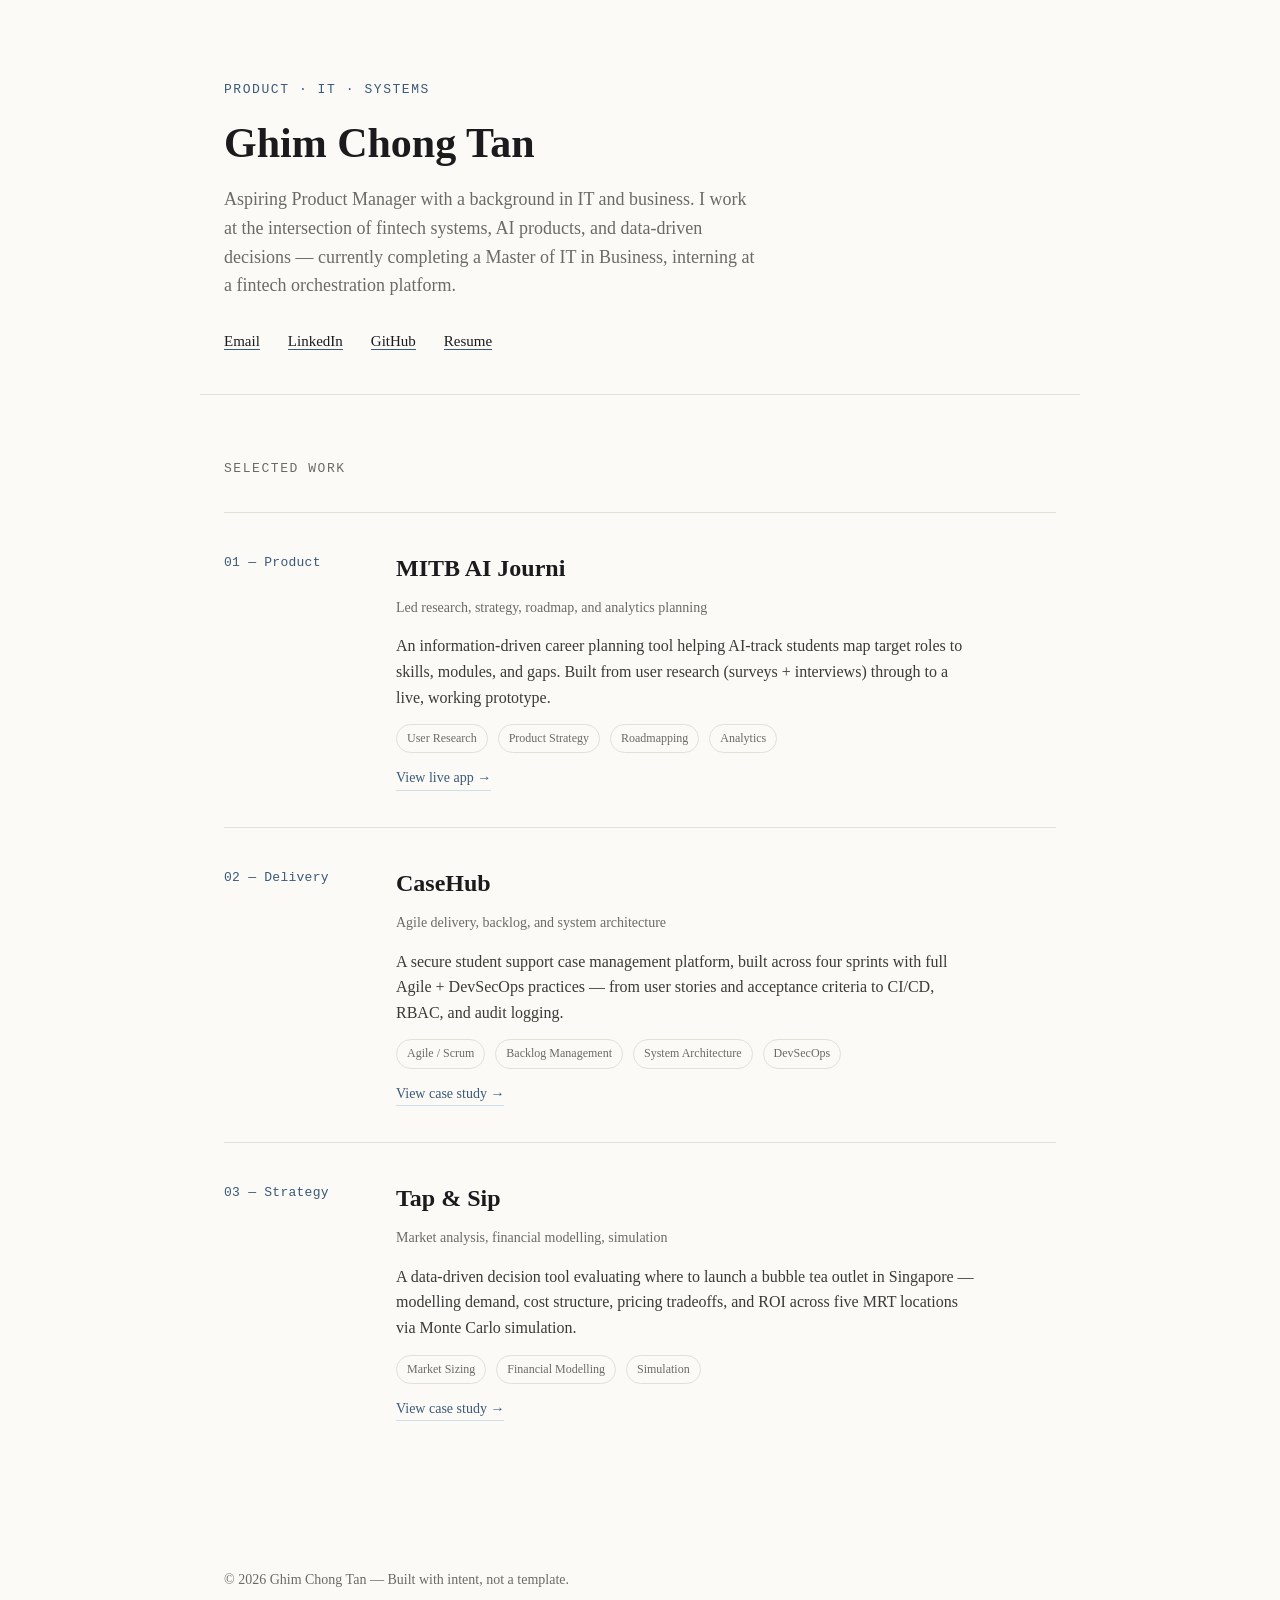
==== index.html @ 81215508 "Add files via upload" ====
<!DOCTYPE html>
<html lang="en">
<head>
<meta charset="UTF-8">
<meta name="viewport" content="width=device-width, initial-scale=1.0">
<title>Ghim Chong Tan — Product</title>
<style>
  :root{
    --ink:#1b1b1d;
    --paper:#fbfaf7;
    --line:#e3e0d8;
    --accent:#3a5a78;
    --accent-soft:#cfe0ea;
    --muted:#6b6b66;
  }
  *{margin:0;padding:0;box-sizing:border-box;}
  html{scroll-behavior:smooth;}
  body{
    background:var(--paper);
    color:var(--ink);
    font-family: 'Iowan Old Style','Palatino Linotype',Georgia,serif;
    line-height:1.6;
  }
  .mono{font-family: 'SF Mono','Consolas',monospace; letter-spacing:0.02em;}

  header{
    max-width:880px;margin:0 auto;padding:80px 24px 40px;
    border-bottom:1px solid var(--line);
  }
  .eyebrow{
    font-size:13px;color:var(--accent);text-transform:uppercase;
    letter-spacing:0.12em;margin-bottom:18px;
  }
  h1{font-size:42px;font-weight:600;line-height:1.15;margin-bottom:18px;}
  .lede{font-size:18px;color:var(--muted);max-width:540px;margin-bottom:28px;}
  .links a{
    color:var(--ink);text-decoration:none;border-bottom:1px solid var(--accent);
    margin-right:24px;font-size:15px;
  }
  .links a:hover{color:var(--accent);}

  section{max-width:880px;margin:0 auto;padding:64px 24px;}
  section + section{border-top:1px solid var(--line);}

  .section-label{
    font-size:13px;color:var(--muted);text-transform:uppercase;
    letter-spacing:0.12em;margin-bottom:32px;
  }

  .case{
    display:grid;grid-template-columns:140px 1fr;gap:32px;
    padding:36px 0;border-top:1px solid var(--line);
  }
  .case:first-of-type{border-top:none;}
  .case-tag{font-size:13px;color:var(--accent);padding-top:4px;}
  .case h3{font-size:24px;margin-bottom:10px;}
  .case .role{font-size:14px;color:var(--muted);margin-bottom:14px;}
  .case p{font-size:16px;color:#3a3a38;margin-bottom:14px;max-width:580px;}
  .case .meta{
    display:flex;gap:10px;flex-wrap:wrap;margin-top:14px;
  }
  .pill{
    font-size:12px;border:1px solid var(--line);padding:4px 10px;
    border-radius:100px;color:var(--muted);
  }
  .case a.cta{
    display:inline-block;margin-top:14px;font-size:14px;color:var(--accent);
    text-decoration:none;border-bottom:1px solid var(--accent-soft);
  }

  footer{
    max-width:880px;margin:0 auto;padding:48px 24px 80px;
    color:var(--muted);font-size:14px;
  }

  @media (max-width:600px){
    .case{grid-template-columns:1fr;}
    h1{font-size:32px;}
  }
</style>
</head>
<body>

<header>
  <div class="eyebrow mono">Product · IT · Systems</div>
  <h1>Ghim Chong Tan</h1>
  <p class="lede">Aspiring Product Manager with a background in IT and business. I work at the intersection of fintech systems, AI products, and data-driven decisions — currently completing a Master of IT in Business, interning at a fintech orchestration platform.</p>
  <div class="links">
    <a href="mailto:youremail@example.com">Email</a>
    <a href="#" target="_blank">LinkedIn</a>
    <a href="#" target="_blank">GitHub</a>
    <a href="#" target="_blank">Resume</a>
  </div>
</header>

<section id="work">
  <div class="section-label mono">Selected Work</div>

  <div class="case">
    <div class="case-tag mono">01 — Product</div>
    <div>
      <h3>MITB AI Journi</h3>
      <div class="role">Led research, strategy, roadmap, and analytics planning</div>
      <p>An information-driven career planning tool helping AI-track students map target roles to skills, modules, and gaps. Built from user research (surveys + interviews) through to a live, working prototype.</p>
      <div class="meta">
        <span class="pill">User Research</span>
        <span class="pill">Product Strategy</span>
        <span class="pill">Roadmapping</span>
        <span class="pill">Analytics</span>
      </div>
      <a class="cta" href="https://mitb-journi.lovable.app" target="_blank">View live app →</a>
    </div>
  </div>

  <div class="case">
    <div class="case-tag mono">02 — Delivery</div>
    <div>
      <h3>CaseHub</h3>
      <div class="role">Agile delivery, backlog, and system architecture</div>
      <p>A secure student support case management platform, built across four sprints with full Agile + DevSecOps practices — from user stories and acceptance criteria to CI/CD, RBAC, and audit logging.</p>
      <div class="meta">
        <span class="pill">Agile / Scrum</span>
        <span class="pill">Backlog Management</span>
        <span class="pill">System Architecture</span>
        <span class="pill">DevSecOps</span>
      </div>
      <a class="cta" href="#" target="_blank">View case study →</a>
    </div>
  </div>

  <div class="case">
    <div class="case-tag mono">03 — Strategy</div>
    <div>
      <h3>Tap &amp; Sip</h3>
      <div class="role">Market analysis, financial modelling, simulation</div>
      <p>A data-driven decision tool evaluating where to launch a bubble tea outlet in Singapore — modelling demand, cost structure, pricing tradeoffs, and ROI across five MRT locations via Monte Carlo simulation.</p>
      <div class="meta">
        <span class="pill">Market Sizing</span>
        <span class="pill">Financial Modelling</span>
        <span class="pill">Simulation</span>
      </div>
      <a class="cta" href="#" target="_blank">View case study →</a>
    </div>
  </div>
</section>

<footer>
  © 2026 Ghim Chong Tan — Built with intent, not a template.
</footer>

</body>
</html>
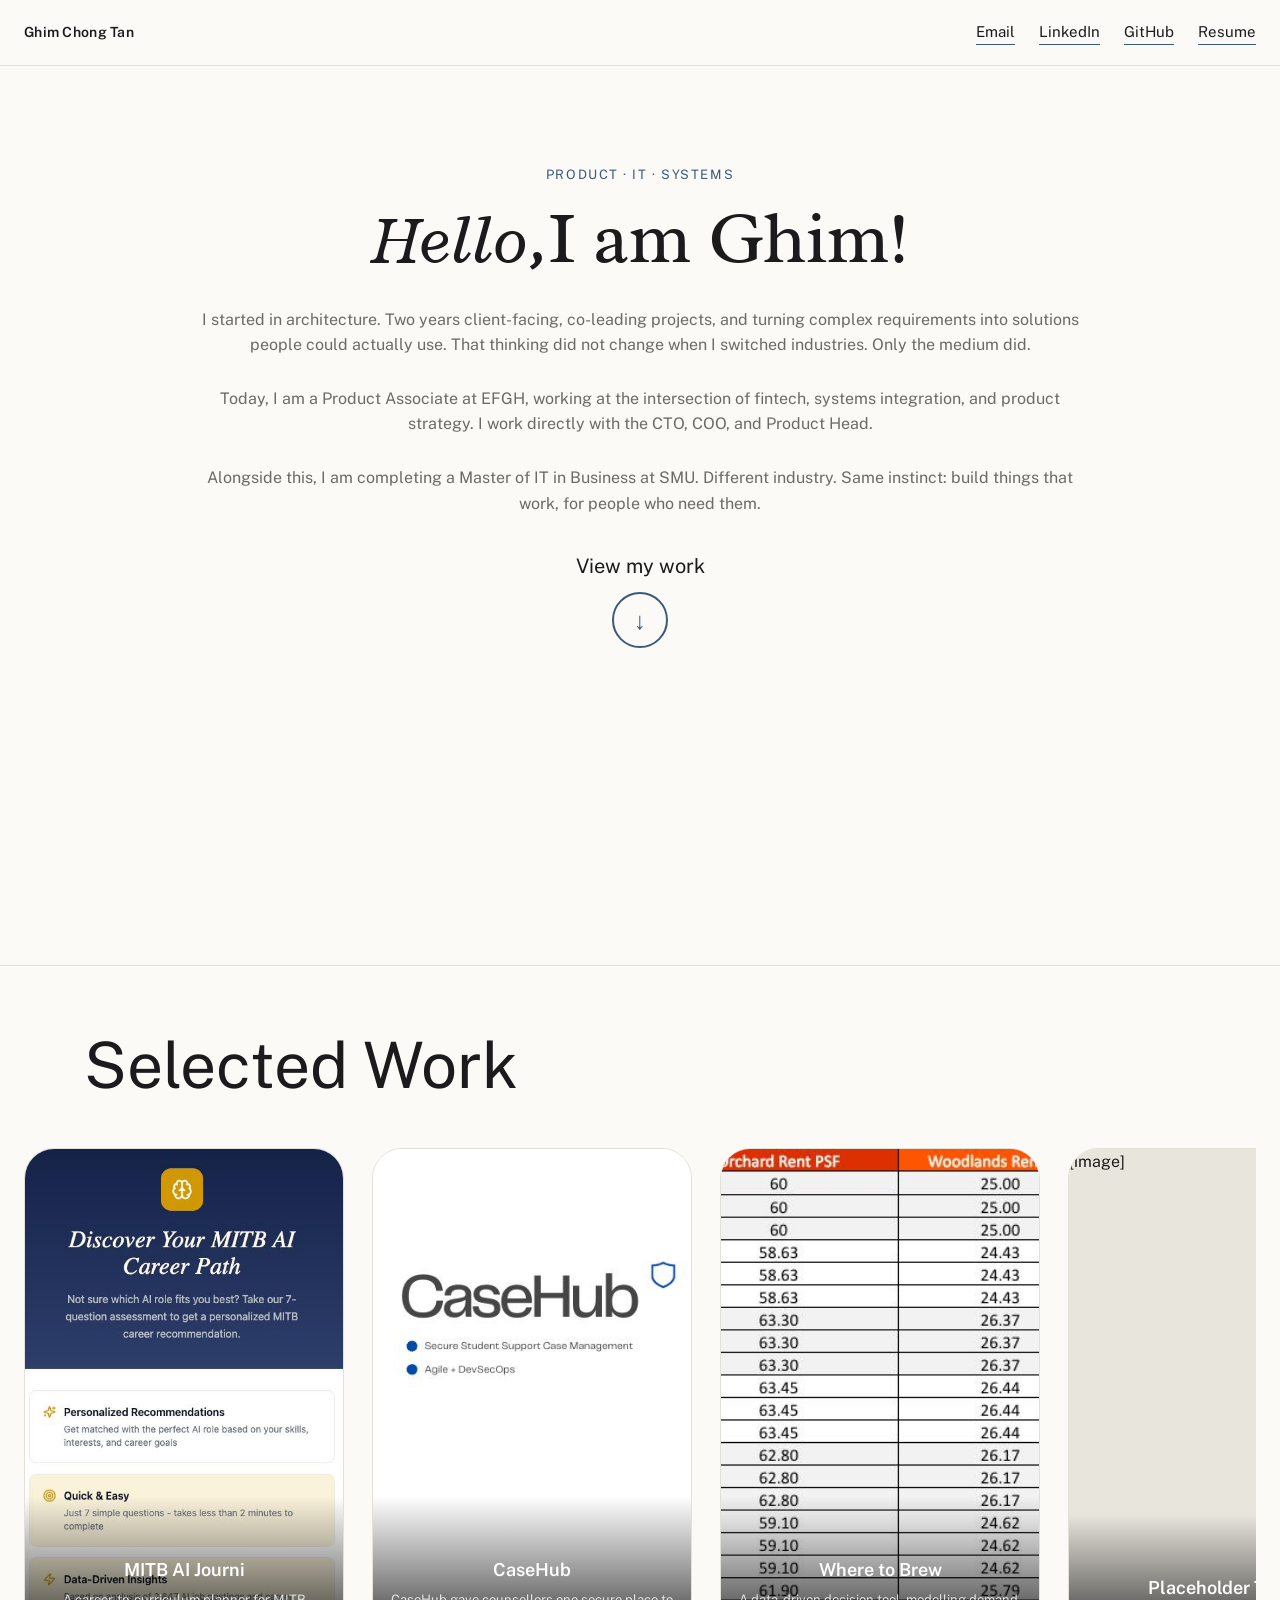
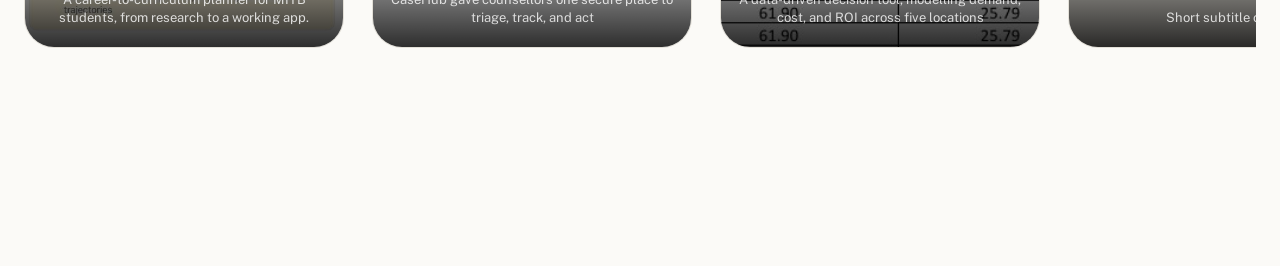
==== commit 165120eb: "Update gallery cards with images and overlay styling Co-Authored-By: Claude Sonnet 4.6 <noreply@anth" ====
--- a/index.html
+++ b/index.html
@@ -3,6 +3,9 @@
 <head>
 <meta charset="UTF-8">
 <meta name="viewport" content="width=device-width, initial-scale=1.0">
+<link rel="preconnect" href="https://fonts.googleapis.com">
+<link rel="preconnect" href="https://fonts.gstatic.com" crossorigin>
+<link href="https://fonts.googleapis.com/css2?family=Public+Sans:ital,wght@0,400;0,500;0,600;0,700;1,400&family=Radley:ital@0;1&display=swap" rel="stylesheet">
 <title>Ghim Chong Tan — Product</title>
 <style>
   :root{
@@ -12,141 +15,318 @@
     --accent:#3a5a78;
     --accent-soft:#cfe0ea;
     --muted:#6b6b66;
+    --line-height-normal:1.6;
+    --line-height-large:1.9;
+    --header-height:100vh;
+    --header-align-items:flex-start;
+    --header-padding-top:100px;
+    --header-padding-horizontal:24px;
+    --header-padding-bottom:10px;
+    --header-max-width:900px;
+    --header-gap:120px;
+    --eyebrow-margin:12px;
+    --heading-margin:24px;
+    --lede-margin:16px;
+    --scroll-margin:20px;
+    --scroll-label-font-size:20px;
+    --gallery-card-width:320px;
+    --gallery-gap:28px;
+    --gallery-visible:4;
+    --gallery-card-height:500px;
   }
   *{margin:0;padding:0;box-sizing:border-box;}
   html{scroll-behavior:smooth;}
   body{
     background:var(--paper);
     color:var(--ink);
-    font-family: 'Iowan Old Style','Palatino Linotype',Georgia,serif;
-    line-height:1.6;
-  }
-  .mono{font-family: 'SF Mono','Consolas',monospace; letter-spacing:0.02em;}
+    font-family: 'Public Sans', -apple-system, BlinkMacSystemFont, 'Segoe UI', sans-serif;
+    line-height:var(--line-height-normal);
+  }
+  .mono{font-family: 'Public Sans', -apple-system, BlinkMacSystemFont, 'Segoe UI', sans-serif; letter-spacing:0.02em;}
+
+  nav{
+    position:sticky;top:0;z-index:999;
+    max-width:100%;margin:0 auto;padding:20px 24px;
+    background:var(--paper);
+    border-bottom:1px solid var(--line);
+    display:flex;justify-content:space-between;align-items:center;
+  }
+  nav a.logo{
+    font-size:14px;font-weight:600;color:var(--ink);text-decoration:none;
+    letter-spacing:0.02em;
+  }
+  nav a.logo:hover{
+    color:var(--accent);
+  }
+  nav a.nav-item{
+    font-size:14px;color:var(--ink);text-decoration:none;border-bottom:1px solid var(--accent);
+  }
+  nav a.nav-item:hover{
+    color:var(--accent);
+  }
+
+  nav .links{
+    display:flex;gap:24px;
+  }
+  nav .links a{
+    color:var(--ink);text-decoration:none;border-bottom:1px solid var(--accent);
+    font-size:15px;
+  }
+  nav .links a:hover{color:var(--accent);}
 
   header{
-    max-width:880px;margin:0 auto;padding:80px 24px 40px;
+    height:var(--header-height);max-width:100%;margin:0 auto;padding:var(--header-padding-top) var(--header-padding-horizontal) var(--header-padding-bottom);
     border-bottom:1px solid var(--line);
+    display:flex;align-items:var(--header-align-items);justify-content:center;
+    overflow:hidden;
+  }
+  .header-content{
+    display:flex;flex-direction:column;gap:var(--header-gap);
+    align-items:center;justify-content:center;
+    width:100%;max-width:var(--header-max-width);
+    text-align:center;
+  }
+  .header-text{
+    display:flex;flex-direction:column;justify-content:center;align-items:center;text-align:center;
   }
   .eyebrow{
     font-size:13px;color:var(--accent);text-transform:uppercase;
-    letter-spacing:0.12em;margin-bottom:18px;
-  }
-  h1{font-size:42px;font-weight:600;line-height:1.15;margin-bottom:18px;}
-  .lede{font-size:18px;color:var(--muted);max-width:540px;margin-bottom:28px;}
-  .links a{
-    color:var(--ink);text-decoration:none;border-bottom:1px solid var(--accent);
-    margin-right:24px;font-size:15px;
-  }
-  .links a:hover{color:var(--accent);}
-
-  section{max-width:880px;margin:0 auto;padding:64px 24px;}
+    letter-spacing:0.12em;margin-bottom:var(--eyebrow-margin);line-height:1.4;
+  }
+  h1{font-family:'Radley',serif;font-size:72px;font-weight:400;line-height:1.2;margin-bottom:var(--heading-margin);letter-spacing:0;}
+  h1 .intro{font-style:italic;display:inline;}
+  h1 .name{font-style:normal;display:inline;}
+  .lede{font-size:16px;color:var(--muted);line-height:1.6;margin-bottom:var(--lede-margin);}
+  .lede + .lede{margin-top:calc(var(--lede-margin) * 0.75);}
+  .scroll-label{
+    font-size:var(--scroll-label-font-size);color:var(--ink);text-transform:none;
+    letter-spacing:0;margin-bottom:12px;font-weight:400;line-height:1.4;
+  }
+  .scroll-btn{
+    width:56px;height:56px;border-radius:50%;
+    background:transparent;color:var(--accent);
+    border:2px solid var(--accent);cursor:pointer;font-size:24px;
+    display:flex;align-items:center;justify-content:center;
+    text-decoration:none;transition:all 0.3s ease;
+    align-self:center;margin:0 auto;
+  }
+  .scroll-btn:hover{
+    transform:translateY(4px);
+    background:var(--accent-soft);
+  }
+
+  section{max-width:100%;margin:0 auto;padding:64px 24px;}
   section + section{border-top:1px solid var(--line);}
 
   .section-label{
-    font-size:13px;color:var(--muted);text-transform:uppercase;
-    letter-spacing:0.12em;margin-bottom:32px;
-  }
-
-  .case{
-    display:grid;grid-template-columns:140px 1fr;gap:32px;
-    padding:36px 0;border-top:1px solid var(--line);
-  }
-  .case:first-of-type{border-top:none;}
-  .case-tag{font-size:13px;color:var(--accent);padding-top:4px;}
-  .case h3{font-size:24px;margin-bottom:10px;}
-  .case .role{font-size:14px;color:var(--muted);margin-bottom:14px;}
-  .case p{font-size:16px;color:#3a3a38;margin-bottom:14px;max-width:580px;}
-  .case .meta{
-    display:flex;gap:10px;flex-wrap:wrap;margin-top:14px;
-  }
-  .pill{
-    font-size:12px;border:1px solid var(--line);padding:4px 10px;
-    border-radius:100px;color:var(--muted);
-  }
-  .case a.cta{
-    display:inline-block;margin-top:14px;font-size:14px;color:var(--accent);
-    text-decoration:none;border-bottom:1px solid var(--accent-soft);
-  }
-
-  footer{
-    max-width:880px;margin:0 auto;padding:48px 24px 80px;
-    color:var(--muted);font-size:14px;
-  }
-
+    font-size:64px;color:var(--ink);text-transform:none;
+    letter-spacing:0;margin-bottom:32px;font-weight:400;
+    padding-left:60px;
+  }
+
+  /* Make the Selected Work section fill one viewport */
+  section#work{
+    height:100vh;
+    padding:48px var(--header-padding-horizontal);
+    display:flex;
+    flex-direction:column;
+    justify-content:flex-start;
+  }
+
+  .gallery{
+    display:flex;gap:var(--gallery-gap);overflow-x:auto;overflow-y:hidden;
+    scroll-snap-type:x mandatory;
+    padding-bottom:12px;
+    margin:0 auto;
+    padding-left:0;
+    padding-right:0;
+    -webkit-overflow-scrolling:touch;
+    width: calc(var(--gallery-card-width) * var(--gallery-visible) + var(--gallery-gap) * (var(--gallery-visible) - 1));
+    max-width:100%;
+  }
+
+  .card{
+    flex:0 0 var(--gallery-card-width);
+    scroll-snap-align:start;
+    border-radius:30px;
+    overflow:hidden;
+    border:1px solid var(--line);
+    height:var(--gallery-card-height);
+    position:relative;
+  }
+  .card-image{
+    width:100%;
+    height:100%;
+    background:#e8e5dd;
+    position:absolute;
+    inset:0;
+    z-index:0;
+  }
+  .card-image img{
+    width:100%;height:100%;object-fit:cover;display:block;
+  }
+  .card-content{
+    position:absolute;
+    bottom:0;left:0;right:0;
+    padding:60px 16px 20px;
+    background:linear-gradient(to top, rgba(0,0,0,0.82) 0%, rgba(0,0,0,0.4) 50%, rgba(0,0,0,0) 100%);
+    display:flex;flex-direction:column;
+    align-items:center;text-align:center;
+    z-index:1;
+  }
+  .card h3{font-size:18px;font-weight:600;margin-bottom:6px;color:#fff;}
+  .card .role{font-size:13px;color:rgba(255,255,255,0.8);line-height:1.4;}
+
+
+  @media (max-width:768px){
+    h1{font-size:48px;}
+    .header-content{
+      gap:32px;
+    }
+    .header-photo{
+      max-width:300px;
+    }
+  }
   @media (max-width:600px){
-    .case{grid-template-columns:1fr;}
-    h1{font-size:32px;}
+    h1{font-size:40px;}
+    .lede{font-size:14px;}
+    .header-content{
+      gap:24px;
+    }
+    .header-photo{
+      max-width:240px;
+    }
   }
 </style>
 </head>
 <body>
 
+<nav>
+  <a href="#" class="logo">Ghim Chong Tan</a>
+  <div class="links">
+    <a href="mailto:ghimchong.tan@gmail.com">Email</a>
+    <a href="https://linkedin.com/in/ghim-chong-tan" target="_blank" rel="noreferrer">LinkedIn</a>
+    <a href="https://github.com/ghim-max" target="_blank" rel="noreferrer">GitHub</a>
+    <a href="/resume.html">Resume</a>
+  </div>
+</nav>
+
 <header>
-  <div class="eyebrow mono">Product · IT · Systems</div>
-  <h1>Ghim Chong Tan</h1>
-  <p class="lede">Aspiring Product Manager with a background in IT and business. I work at the intersection of fintech systems, AI products, and data-driven decisions — currently completing a Master of IT in Business, interning at a fintech orchestration platform.</p>
-  <div class="links">
-    <a href="mailto:youremail@example.com">Email</a>
-    <a href="#" target="_blank">LinkedIn</a>
-    <a href="#" target="_blank">GitHub</a>
-    <a href="#" target="_blank">Resume</a>
+  <div class="header-content">
+    <div class="header-text">
+      <div class="eyebrow mono">Product · IT · Systems</div>
+      <h1><span class="intro">Hello,</span><span class="name">I am Ghim!</span></h1>
+      <p class="lede">I started in architecture. Two years client-facing, co-leading projects, and turning complex requirements into solutions people could actually use. That thinking did not change when I switched industries. Only the medium did.</p>
+      <p class="lede">Today, I am a Product Associate at EFGH, working at the intersection of fintech, systems integration, and product strategy. I work directly with the CTO, COO, and Product Head. </p>
+      <p class="lede">Alongside this, I am completing a Master of IT in Business at SMU. Different industry. Same instinct: build things that work, for people who need them.</p>
+      
+      <div style="margin-top:var(--scroll-margin);">
+        <div class="scroll-label">View my work</div>
+        <a href="#work" class="scroll-btn">↓</a>
+      </div>
+    </div>
   </div>
 </header>
 
 <section id="work">
   <div class="section-label mono">Selected Work</div>
 
-  <div class="case">
-    <div class="case-tag mono">01 — Product</div>
-    <div>
-      <h3>MITB AI Journi</h3>
-      <div class="role">Led research, strategy, roadmap, and analytics planning</div>
-      <p>An information-driven career planning tool helping AI-track students map target roles to skills, modules, and gaps. Built from user research (surveys + interviews) through to a live, working prototype.</p>
-      <div class="meta">
-        <span class="pill">User Research</span>
-        <span class="pill">Product Strategy</span>
-        <span class="pill">Roadmapping</span>
-        <span class="pill">Analytics</span>
-      </div>
-      <a class="cta" href="https://mitb-journi.lovable.app" target="_blank">View live app →</a>
-    </div>
-  </div>
-
-  <div class="case">
-    <div class="case-tag mono">02 — Delivery</div>
-    <div>
-      <h3>CaseHub</h3>
-      <div class="role">Agile delivery, backlog, and system architecture</div>
-      <p>A secure student support case management platform, built across four sprints with full Agile + DevSecOps practices — from user stories and acceptance criteria to CI/CD, RBAC, and audit logging.</p>
-      <div class="meta">
-        <span class="pill">Agile / Scrum</span>
-        <span class="pill">Backlog Management</span>
-        <span class="pill">System Architecture</span>
-        <span class="pill">DevSecOps</span>
-      </div>
-      <a class="cta" href="#" target="_blank">View case study →</a>
-    </div>
-  </div>
-
-  <div class="case">
-    <div class="case-tag mono">03 — Strategy</div>
-    <div>
-      <h3>Tap &amp; Sip</h3>
-      <div class="role">Market analysis, financial modelling, simulation</div>
-      <p>A data-driven decision tool evaluating where to launch a bubble tea outlet in Singapore — modelling demand, cost structure, pricing tradeoffs, and ROI across five MRT locations via Monte Carlo simulation.</p>
-      <div class="meta">
-        <span class="pill">Market Sizing</span>
-        <span class="pill">Financial Modelling</span>
-        <span class="pill">Simulation</span>
-      </div>
-      <a class="cta" href="#" target="_blank">View case study →</a>
+  <div class="gallery" aria-label="Selected works" tabindex="0">
+    <div class="card">
+      <div class="card-image">
+        <img src="First Card - Journi.jpg" alt="MITB AI Journi">
+      </div>
+      <div class="card-content">
+        <h3>MITB AI Journi</h3>
+        <div class="role">A career-to-curriculum planner for MITB students, from research to a working app.</div>
+      </div>
+    </div>
+
+    <div class="card">
+      <div class="card-image">
+        <img src="Second Card - CaseHub.jpg" alt="CaseHub">
+      </div>
+      <div class="card-content">
+        <h3>CaseHub</h3>
+        <div class="role">CaseHub gave counsellors one secure place to triage, track, and act</div>
+      </div>
+    </div>
+
+    <div class="card">
+      <div class="card-image">
+        <img src="Third Card - Brew.jpg" alt="Where to Brew">
+      </div>
+      <div class="card-content">
+        <h3>Where to Brew</h3>
+        <div class="role">A data-driven decision tool, modelling demand, cost, and ROI across five locations</div>
+      </div>
+    </div>
+
+    <div class="card">
+      <div class="card-image">
+        [image]
+      </div>
+      <div class="card-content">
+        <h3>Placeholder Title 4</h3>
+        <div class="role">Short subtitle or role</div>
+      </div>
+    </div>
+
+    <div class="card">
+      <div class="card-image">
+        [image]
+      </div>
+      <div class="card-content">
+        <h3>Placeholder Title 5</h3>
+        <div class="role">Short subtitle or role</div>
+      </div>
+    </div>
+
+    <div class="card">
+      <div class="card-image">
+        [image]
+      </div>
+      <div class="card-content">
+        <h3>Placeholder Title 6</h3>
+        <div class="role">Short subtitle or role</div>
+      </div>
+    </div>
+
+    <div class="card">
+      <div class="card-image">
+        [image]
+      </div>
+      <div class="card-content">
+        <h3>Placeholder Title 7</h3>
+        <div class="role">Short subtitle or role</div>
+      </div>
+    </div>
+
+    <div class="card">
+      <div class="card-image">
+        [image]
+      </div>
+      <div class="card-content">
+        <h3>Placeholder Title 8</h3>
+        <div class="role">Short subtitle or role</div>
+      </div>
     </div>
   </div>
 </section>
 
-<footer>
-  © 2026 Ghim Chong Tan — Built with intent, not a template.
-</footer>
+<script>
+  (function(){
+    const gallery = document.querySelector('.gallery');
+    if (!gallery) return;
+    gallery.addEventListener('wheel', function(e){
+      if (Math.abs(e.deltaY) > Math.abs(e.deltaX)){
+        e.preventDefault();
+        gallery.scrollLeft += e.deltaY;
+      }
+    }, {passive:false});
+  })();
+</script>
+
 
 </body>
 </html>
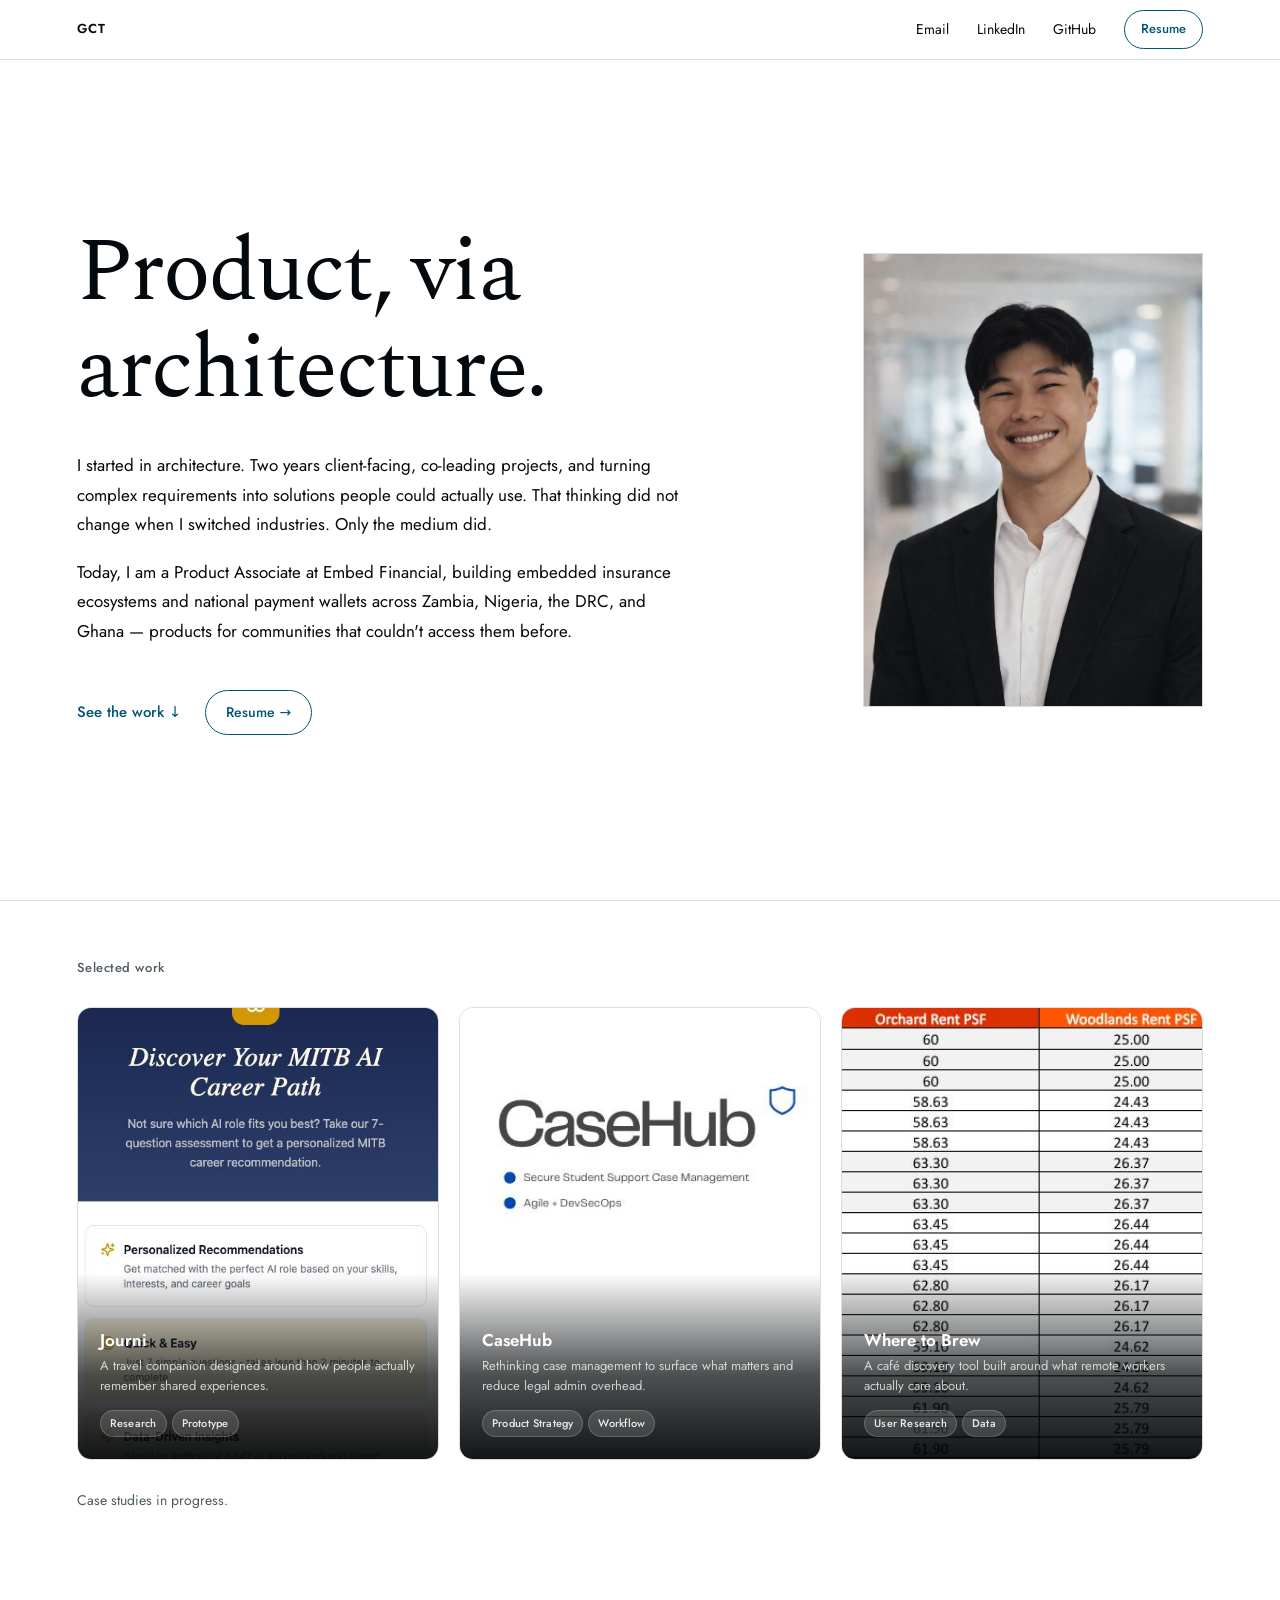
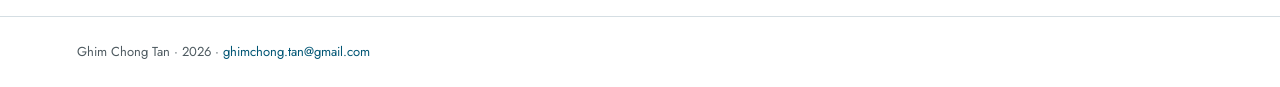
==== commit 5a7b45ff: "Rebuild portfolio with new design system and two-column hero Complete redesign: Spectral + Jost type" ====
--- a/index.html
+++ b/index.html
@@ -1,332 +1,166 @@
 <!DOCTYPE html>
 <html lang="en">
 <head>
-<meta charset="UTF-8">
-<meta name="viewport" content="width=device-width, initial-scale=1.0">
-<link rel="preconnect" href="https://fonts.googleapis.com">
-<link rel="preconnect" href="https://fonts.gstatic.com" crossorigin>
-<link href="https://fonts.googleapis.com/css2?family=Public+Sans:ital,wght@0,400;0,500;0,600;0,700;1,400&family=Radley:ital@0;1&display=swap" rel="stylesheet">
-<title>Ghim Chong Tan — Product</title>
-<style>
-  :root{
-    --ink:#1b1b1d;
-    --paper:#fbfaf7;
-    --line:#e3e0d8;
-    --accent:#3a5a78;
-    --accent-soft:#cfe0ea;
-    --muted:#6b6b66;
-    --line-height-normal:1.6;
-    --line-height-large:1.9;
-    --header-height:100vh;
-    --header-align-items:flex-start;
-    --header-padding-top:100px;
-    --header-padding-horizontal:24px;
-    --header-padding-bottom:10px;
-    --header-max-width:900px;
-    --header-gap:120px;
-    --eyebrow-margin:12px;
-    --heading-margin:24px;
-    --lede-margin:16px;
-    --scroll-margin:20px;
-    --scroll-label-font-size:20px;
-    --gallery-card-width:320px;
-    --gallery-gap:28px;
-    --gallery-visible:4;
-    --gallery-card-height:500px;
-  }
-  *{margin:0;padding:0;box-sizing:border-box;}
-  html{scroll-behavior:smooth;}
-  body{
-    background:var(--paper);
-    color:var(--ink);
-    font-family: 'Public Sans', -apple-system, BlinkMacSystemFont, 'Segoe UI', sans-serif;
-    line-height:var(--line-height-normal);
-  }
-  .mono{font-family: 'Public Sans', -apple-system, BlinkMacSystemFont, 'Segoe UI', sans-serif; letter-spacing:0.02em;}
-
-  nav{
-    position:sticky;top:0;z-index:999;
-    max-width:100%;margin:0 auto;padding:20px 24px;
-    background:var(--paper);
-    border-bottom:1px solid var(--line);
-    display:flex;justify-content:space-between;align-items:center;
-  }
-  nav a.logo{
-    font-size:14px;font-weight:600;color:var(--ink);text-decoration:none;
-    letter-spacing:0.02em;
-  }
-  nav a.logo:hover{
-    color:var(--accent);
-  }
-  nav a.nav-item{
-    font-size:14px;color:var(--ink);text-decoration:none;border-bottom:1px solid var(--accent);
-  }
-  nav a.nav-item:hover{
-    color:var(--accent);
-  }
-
-  nav .links{
-    display:flex;gap:24px;
-  }
-  nav .links a{
-    color:var(--ink);text-decoration:none;border-bottom:1px solid var(--accent);
-    font-size:15px;
-  }
-  nav .links a:hover{color:var(--accent);}
-
-  header{
-    height:var(--header-height);max-width:100%;margin:0 auto;padding:var(--header-padding-top) var(--header-padding-horizontal) var(--header-padding-bottom);
-    border-bottom:1px solid var(--line);
-    display:flex;align-items:var(--header-align-items);justify-content:center;
-    overflow:hidden;
-  }
-  .header-content{
-    display:flex;flex-direction:column;gap:var(--header-gap);
-    align-items:center;justify-content:center;
-    width:100%;max-width:var(--header-max-width);
-    text-align:center;
-  }
-  .header-text{
-    display:flex;flex-direction:column;justify-content:center;align-items:center;text-align:center;
-  }
-  .eyebrow{
-    font-size:13px;color:var(--accent);text-transform:uppercase;
-    letter-spacing:0.12em;margin-bottom:var(--eyebrow-margin);line-height:1.4;
-  }
-  h1{font-family:'Radley',serif;font-size:72px;font-weight:400;line-height:1.2;margin-bottom:var(--heading-margin);letter-spacing:0;}
-  h1 .intro{font-style:italic;display:inline;}
-  h1 .name{font-style:normal;display:inline;}
-  .lede{font-size:16px;color:var(--muted);line-height:1.6;margin-bottom:var(--lede-margin);}
-  .lede + .lede{margin-top:calc(var(--lede-margin) * 0.75);}
-  .scroll-label{
-    font-size:var(--scroll-label-font-size);color:var(--ink);text-transform:none;
-    letter-spacing:0;margin-bottom:12px;font-weight:400;line-height:1.4;
-  }
-  .scroll-btn{
-    width:56px;height:56px;border-radius:50%;
-    background:transparent;color:var(--accent);
-    border:2px solid var(--accent);cursor:pointer;font-size:24px;
-    display:flex;align-items:center;justify-content:center;
-    text-decoration:none;transition:all 0.3s ease;
-    align-self:center;margin:0 auto;
-  }
-  .scroll-btn:hover{
-    transform:translateY(4px);
-    background:var(--accent-soft);
-  }
-
-  section{max-width:100%;margin:0 auto;padding:64px 24px;}
-  section + section{border-top:1px solid var(--line);}
-
-  .section-label{
-    font-size:64px;color:var(--ink);text-transform:none;
-    letter-spacing:0;margin-bottom:32px;font-weight:400;
-    padding-left:60px;
-  }
-
-  /* Make the Selected Work section fill one viewport */
-  section#work{
-    height:100vh;
-    padding:48px var(--header-padding-horizontal);
-    display:flex;
-    flex-direction:column;
-    justify-content:flex-start;
-  }
-
-  .gallery{
-    display:flex;gap:var(--gallery-gap);overflow-x:auto;overflow-y:hidden;
-    scroll-snap-type:x mandatory;
-    padding-bottom:12px;
-    margin:0 auto;
-    padding-left:0;
-    padding-right:0;
-    -webkit-overflow-scrolling:touch;
-    width: calc(var(--gallery-card-width) * var(--gallery-visible) + var(--gallery-gap) * (var(--gallery-visible) - 1));
-    max-width:100%;
-  }
-
-  .card{
-    flex:0 0 var(--gallery-card-width);
-    scroll-snap-align:start;
-    border-radius:30px;
-    overflow:hidden;
-    border:1px solid var(--line);
-    height:var(--gallery-card-height);
-    position:relative;
-  }
-  .card-image{
-    width:100%;
-    height:100%;
-    background:#e8e5dd;
-    position:absolute;
-    inset:0;
-    z-index:0;
-  }
-  .card-image img{
-    width:100%;height:100%;object-fit:cover;display:block;
-  }
-  .card-content{
-    position:absolute;
-    bottom:0;left:0;right:0;
-    padding:60px 16px 20px;
-    background:linear-gradient(to top, rgba(0,0,0,0.82) 0%, rgba(0,0,0,0.4) 50%, rgba(0,0,0,0) 100%);
-    display:flex;flex-direction:column;
-    align-items:center;text-align:center;
-    z-index:1;
-  }
-  .card h3{font-size:18px;font-weight:600;margin-bottom:6px;color:#fff;}
-  .card .role{font-size:13px;color:rgba(255,255,255,0.8);line-height:1.4;}
-
-
-  @media (max-width:768px){
-    h1{font-size:48px;}
-    .header-content{
-      gap:32px;
-    }
-    .header-photo{
-      max-width:300px;
-    }
-  }
-  @media (max-width:600px){
-    h1{font-size:40px;}
-    .lede{font-size:14px;}
-    .header-content{
-      gap:24px;
-    }
-    .header-photo{
-      max-width:240px;
-    }
-  }
-</style>
+  <meta charset="UTF-8">
+  <meta name="viewport" content="width=device-width, initial-scale=1.0">
+  <title>Ghim Chong Tan — Product Associate</title>
+  <meta name="description" content="Portfolio of Ghim Chong Tan, Product Associate at Embed Financial. Architecture background. Products built for communities across Zambia, Nigeria, the DRC, and Ghana.">
+  <meta property="og:title" content="Ghim Chong Tan — Product Associate">
+  <meta property="og:description" content="Architecture background. Fintech products for communities that couldn't access them before.">
+  <meta property="og:type" content="website">
+  <link rel="preconnect" href="https://fonts.googleapis.com">
+  <link rel="preconnect" href="https://fonts.gstatic.com" crossorigin>
+  <link href="https://fonts.googleapis.com/css2?family=Spectral:ital,wght@0,400;0,600;1,400&family=Jost:wght@400;500;600&display=swap" rel="stylesheet">
+  <link rel="stylesheet" href="assets/css/base.css">
 </head>
 <body>
 
-<nav>
-  <a href="#" class="logo">Ghim Chong Tan</a>
-  <div class="links">
-    <a href="mailto:ghimchong.tan@gmail.com">Email</a>
-    <a href="https://linkedin.com/in/ghim-chong-tan" target="_blank" rel="noreferrer">LinkedIn</a>
-    <a href="https://github.com/ghim-max" target="_blank" rel="noreferrer">GitHub</a>
-    <a href="/resume.html">Resume</a>
-  </div>
-</nav>
+  <a href="#work" class="skip-link">Skip to work</a>
 
-<header>
-  <div class="header-content">
-    <div class="header-text">
-      <div class="eyebrow mono">Product · IT · Systems</div>
-      <h1><span class="intro">Hello,</span><span class="name">I am Ghim!</span></h1>
-      <p class="lede">I started in architecture. Two years client-facing, co-leading projects, and turning complex requirements into solutions people could actually use. That thinking did not change when I switched industries. Only the medium did.</p>
-      <p class="lede">Today, I am a Product Associate at EFGH, working at the intersection of fintech, systems integration, and product strategy. I work directly with the CTO, COO, and Product Head. </p>
-      <p class="lede">Alongside this, I am completing a Master of IT in Business at SMU. Different industry. Same instinct: build things that work, for people who need them.</p>
-      
-      <div style="margin-top:var(--scroll-margin);">
-        <div class="scroll-label">View my work</div>
-        <a href="#work" class="scroll-btn">↓</a>
+  <nav class="site-nav" id="site-nav">
+    <a href="/" class="nav-logo">GCT</a>
+    <div class="nav-links">
+      <a href="mailto:ghimchong.tan@gmail.com">Email</a>
+      <a href="https://linkedin.com/in/ghim-chong-tan" target="_blank" rel="noreferrer">LinkedIn</a>
+      <a href="https://github.com/ghim-max" target="_blank" rel="noreferrer">GitHub</a>
+      <a href="/resume.html" class="nav-cta">Resume</a>
+    </div>
+    <button class="nav-toggle" aria-label="Open navigation" aria-expanded="false" aria-controls="nav-drawer">
+      <span></span>
+      <span></span>
+      <span></span>
+    </button>
+    <div class="nav-drawer" id="nav-drawer" aria-hidden="true">
+      <a href="mailto:ghimchong.tan@gmail.com">Email</a>
+      <a href="https://linkedin.com/in/ghim-chong-tan" target="_blank" rel="noreferrer">LinkedIn</a>
+      <a href="https://github.com/ghim-max" target="_blank" rel="noreferrer">GitHub</a>
+      <a href="/resume.html" class="nav-cta-mobile">Resume →</a>
+    </div>
+  </nav>
+
+  <main>
+
+    <section class="hero" aria-labelledby="hero-heading">
+      <div class="hero-text">
+        <h1 id="hero-heading" class="hero-heading">Product, via architecture.</h1>
+        <div class="hero-body">
+          <p class="lede">I started in architecture. Two years client-facing, co-leading projects, and turning complex requirements into solutions people could actually use. That thinking did not change when I switched industries. Only the medium did.</p>
+          <p class="lede">Today, I am a Product Associate at Embed Financial, building embedded insurance ecosystems and national payment wallets across Zambia, Nigeria, the DRC, and Ghana — products for communities that couldn't access them before.</p>
+        </div>
+        <div class="hero-actions">
+          <a href="#work" class="hero-cta-primary">See the work ↓</a>
+          <a href="/resume.html" class="hero-cta-secondary">Resume →</a>
+        </div>
       </div>
-    </div>
-  </div>
-</header>
+      <figure class="hero-portrait" aria-hidden="true">
+        <img src="assets/images/portrait.jpg" alt="Ghim Chong Tan">
+      </figure>
+    </section>
 
-<section id="work">
-  <div class="section-label mono">Selected Work</div>
+    <section class="gallery" id="work" aria-labelledby="gallery-label">
+      <h2 id="gallery-label" class="section-label">Selected work</h2>
+      <div class="gallery-grid">
 
-  <div class="gallery" aria-label="Selected works" tabindex="0">
-    <div class="card">
-      <div class="card-image">
-        <img src="First Card - Journi.jpg" alt="MITB AI Journi">
+        <a href="/Pages/projects/journi.html" class="card">
+          <div class="card-image">
+            <img
+              src="assets/images/projects/journi.jpg"
+              alt="Journi — a social travel companion app"
+              loading="lazy"
+            >
+          </div>
+          <div class="card-body">
+            <h3 class="card-title">Journi</h3>
+            <p class="card-desc">A travel companion designed around how people actually remember shared experiences.</p>
+            <div class="card-tags">
+              <span class="tag">Research</span>
+              <span class="tag">Prototype</span>
+            </div>
+          </div>
+        </a>
+
+        <a href="/Pages/projects/casehub.html" class="card">
+          <div class="card-image">
+            <img
+              src="assets/images/projects/casehub.jpg"
+              alt="CaseHub — legal case management platform"
+              loading="lazy"
+            >
+          </div>
+          <div class="card-body">
+            <h3 class="card-title">CaseHub</h3>
+            <p class="card-desc">Rethinking case management to surface what matters and reduce legal admin overhead.</p>
+            <div class="card-tags">
+              <span class="tag">Product Strategy</span>
+              <span class="tag">Workflow</span>
+            </div>
+          </div>
+        </a>
+
+        <a href="/Pages/projects/brew.html" class="card">
+          <div class="card-image">
+            <img
+              src="assets/images/projects/brew.jpg"
+              alt="Where to Brew — café finder for remote workers"
+              loading="lazy"
+            >
+          </div>
+          <div class="card-body">
+            <h3 class="card-title">Where to Brew</h3>
+            <p class="card-desc">A café discovery tool built around what remote workers actually care about.</p>
+            <div class="card-tags">
+              <span class="tag">User Research</span>
+              <span class="tag">Data</span>
+            </div>
+          </div>
+        </a>
+
       </div>
-      <div class="card-content">
-        <h3>MITB AI Journi</h3>
-        <div class="role">A career-to-curriculum planner for MITB students, from research to a working app.</div>
-      </div>
-    </div>
+      <p class="gallery-note">Case studies in progress.</p>
+    </section>
 
-    <div class="card">
-      <div class="card-image">
-        <img src="Second Card - CaseHub.jpg" alt="CaseHub">
-      </div>
-      <div class="card-content">
-        <h3>CaseHub</h3>
-        <div class="role">CaseHub gave counsellors one secure place to triage, track, and act</div>
-      </div>
-    </div>
+  </main>
 
-    <div class="card">
-      <div class="card-image">
-        <img src="Third Card - Brew.jpg" alt="Where to Brew">
-      </div>
-      <div class="card-content">
-        <h3>Where to Brew</h3>
-        <div class="role">A data-driven decision tool, modelling demand, cost, and ROI across five locations</div>
-      </div>
-    </div>
+  <footer class="site-footer">
+    <p>Ghim Chong Tan · 2026 · <a href="mailto:ghimchong.tan@gmail.com">ghimchong.tan@gmail.com</a></p>
+  </footer>
 
-    <div class="card">
-      <div class="card-image">
-        [image]
-      </div>
-      <div class="card-content">
-        <h3>Placeholder Title 4</h3>
-        <div class="role">Short subtitle or role</div>
-      </div>
-    </div>
+  <script>
+    (function () {
+      var toggle = document.querySelector('.nav-toggle');
+      var drawer = document.querySelector('.nav-drawer');
+      if (!toggle || !drawer) return;
 
-    <div class="card">
-      <div class="card-image">
-        [image]
-      </div>
-      <div class="card-content">
-        <h3>Placeholder Title 5</h3>
-        <div class="role">Short subtitle or role</div>
-      </div>
-    </div>
+      function openNav() {
+        toggle.setAttribute('aria-expanded', 'true');
+        toggle.setAttribute('aria-label', 'Close navigation');
+        drawer.classList.add('is-open');
+        drawer.removeAttribute('aria-hidden');
+      }
 
-    <div class="card">
-      <div class="card-image">
-        [image]
-      </div>
-      <div class="card-content">
-        <h3>Placeholder Title 6</h3>
-        <div class="role">Short subtitle or role</div>
-      </div>
-    </div>
+      function closeNav() {
+        toggle.setAttribute('aria-expanded', 'false');
+        toggle.setAttribute('aria-label', 'Open navigation');
+        drawer.classList.remove('is-open');
+        drawer.setAttribute('aria-hidden', 'true');
+      }
 
-    <div class="card">
-      <div class="card-image">
-        [image]
-      </div>
-      <div class="card-content">
-        <h3>Placeholder Title 7</h3>
-        <div class="role">Short subtitle or role</div>
-      </div>
-    </div>
+      toggle.addEventListener('click', function () {
+        toggle.getAttribute('aria-expanded') === 'true' ? closeNav() : openNav();
+      });
 
-    <div class="card">
-      <div class="card-image">
-        [image]
-      </div>
-      <div class="card-content">
-        <h3>Placeholder Title 8</h3>
-        <div class="role">Short subtitle or role</div>
-      </div>
-    </div>
-  </div>
-</section>
+      document.addEventListener('keydown', function (e) {
+        if (e.key === 'Escape' && toggle.getAttribute('aria-expanded') === 'true') {
+          closeNav();
+          toggle.focus();
+        }
+      });
 
-<script>
-  (function(){
-    const gallery = document.querySelector('.gallery');
-    if (!gallery) return;
-    gallery.addEventListener('wheel', function(e){
-      if (Math.abs(e.deltaY) > Math.abs(e.deltaX)){
-        e.preventDefault();
-        gallery.scrollLeft += e.deltaY;
-      }
-    }, {passive:false});
-  })();
-</script>
-
+      drawer.querySelectorAll('a').forEach(function (link) {
+        link.addEventListener('click', closeNav);
+      });
+    })();
+  </script>
 
 </body>
-</html>
+</html>                                     
--- a/assets/css/base.css
+++ b/assets/css/base.css
@@ -0,0 +1,614 @@
+/* ============================================
+   TOKENS
+   ============================================ */
+:root {
+  --bg:      oklch(1.000 0.000   0);
+  --surface: oklch(0.966 0.008 230);
+  --ink:     oklch(0.135 0.014 230);
+  --primary: oklch(0.420 0.090 230);
+  --muted:   oklch(0.460 0.018 230);
+  --accent:  oklch(0.875 0.040 230);
+  --line:    oklch(0.895 0.012 230);
+
+  --font-display: 'Spectral', Georgia, serif;
+  --font-body:    'Jost', system-ui, -apple-system, sans-serif;
+
+  --ease-quart: cubic-bezier(0.25, 1, 0.5, 1);
+
+  --z-nav:  10;
+  --z-skip: 100;
+
+  --space-xs:  4px;
+  --space-sm:  8px;
+  --space-md:  16px;
+  --space-lg:  24px;
+  --space-xl:  32px;
+  --space-2xl: 48px;
+  --space-3xl: 64px;
+  --space-4xl: 96px;
+}
+
+/* ============================================
+   RESET
+   ============================================ */
+*, *::before, *::after {
+  box-sizing: border-box;
+  margin: 0;
+  padding: 0;
+}
+
+html {
+  scroll-behavior: smooth;
+  scroll-padding-top: 72px;
+}
+
+body {
+  font-family: var(--font-body);
+  font-size: 16px;
+  line-height: 1.72;
+  color: var(--ink);
+  background: var(--bg);
+  -webkit-font-smoothing: antialiased;
+  -moz-osx-font-smoothing: grayscale;
+}
+
+img, video {
+  display: block;
+  max-width: 100%;
+}
+
+a {
+  color: inherit;
+  text-decoration: none;
+}
+
+:focus-visible {
+  outline: 2px solid var(--primary);
+  outline-offset: 3px;
+}
+
+/* ============================================
+   SKIP LINK
+   ============================================ */
+.skip-link {
+  position: fixed;
+  top: 16px;
+  left: max(24px, 10vw);
+  z-index: var(--z-skip);
+  padding: 9px 18px;
+  background: var(--primary);
+  color: oklch(1.000 0.000 0);
+  font-family: var(--font-body);
+  font-size: 13px;
+  font-weight: 500;
+  letter-spacing: 0.01em;
+  border-radius: 100px;
+  transform: translateY(calc(-100% - 32px));
+  transition: transform 0.2s var(--ease-quart);
+}
+
+.skip-link:focus-visible {
+  transform: translateY(0);
+  outline-offset: 3px;
+}
+
+/* ============================================
+   NAV
+   ============================================ */
+.site-nav {
+  position: sticky;
+  top: 0;
+  z-index: var(--z-nav);
+  background: var(--bg);
+  border-bottom: 1px solid var(--line);
+  display: flex;
+  align-items: center;
+  justify-content: space-between;
+  padding: 0 max(32px, 6vw);
+  height: 60px;
+}
+
+.nav-logo {
+  font-family: var(--font-body);
+  font-size: 13px;
+  font-weight: 600;
+  letter-spacing: 0.08em;
+  color: var(--ink);
+  text-transform: uppercase;
+  transition: color 0.2s var(--ease-quart);
+}
+
+.nav-logo:hover {
+  color: var(--primary);
+}
+
+.nav-links {
+  display: flex;
+  align-items: center;
+  gap: 28px;
+}
+
+.nav-links a:not(.nav-cta) {
+  font-size: 14px;
+  font-weight: 400;
+  color: var(--ink);
+  transition: color 0.2s var(--ease-quart);
+}
+
+.nav-links a:not(.nav-cta):hover {
+  color: var(--primary);
+}
+
+.nav-cta {
+  display: inline-flex;
+  align-items: center;
+  padding: 7px 16px;
+  border: 1px solid var(--primary);
+  border-radius: 100px;
+  font-size: 13px;
+  font-weight: 500;
+  color: var(--primary);
+  transition: background 0.2s var(--ease-quart), color 0.2s var(--ease-quart);
+}
+
+.nav-cta:hover {
+  background: var(--primary);
+  color: oklch(1.000 0.000 0);
+}
+
+/* Mobile toggle */
+.nav-toggle {
+  display: none;
+  background: none;
+  border: none;
+  cursor: pointer;
+  width: 44px;
+  height: 44px;
+  flex-direction: column;
+  gap: 5px;
+  align-items: center;
+  justify-content: center;
+  color: var(--ink);
+}
+
+.nav-toggle span {
+  display: block;
+  width: 22px;
+  height: 1.5px;
+  background: currentColor;
+  transition: transform 0.2s var(--ease-quart), opacity 0.15s var(--ease-quart);
+}
+
+.nav-toggle[aria-expanded="true"] span:nth-child(1) {
+  transform: translateY(6.5px) rotate(45deg);
+}
+
+.nav-toggle[aria-expanded="true"] span:nth-child(2) {
+  opacity: 0;
+  transform: scaleX(0);
+}
+
+.nav-toggle[aria-expanded="true"] span:nth-child(3) {
+  transform: translateY(-6.5px) rotate(-45deg);
+}
+
+.nav-drawer {
+  position: absolute;
+  top: 100%;
+  left: 0;
+  right: 0;
+  background: var(--bg);
+  border-bottom: 1px solid var(--line);
+  padding: 4px 24px 20px;
+  display: flex;
+  flex-direction: column;
+  opacity: 0;
+  transform: translateY(-8px);
+  pointer-events: none;
+  transition: opacity 0.2s var(--ease-quart), transform 0.25s var(--ease-quart);
+}
+
+.nav-drawer.is-open {
+  opacity: 1;
+  transform: translateY(0);
+  pointer-events: auto;
+}
+
+.nav-drawer a {
+  font-size: 15px;
+  color: var(--ink);
+  padding: 12px 0;
+  border-bottom: 1px solid var(--line);
+  transition: color 0.2s var(--ease-quart);
+}
+
+.nav-drawer a:last-child {
+  border-bottom: none;
+}
+
+.nav-drawer a:hover {
+  color: var(--primary);
+}
+
+.nav-cta-mobile {
+  color: var(--primary) !important;
+  font-weight: 500;
+}
+
+@media (max-width: 640px) {
+  .site-nav {
+    padding: 0 24px;
+  }
+
+  .nav-links {
+    display: none;
+  }
+
+  .nav-toggle {
+    display: flex;
+  }
+}
+
+/* ============================================
+   PAGE CONTAINER
+   ============================================ */
+main {
+  max-width: 1280px;
+  margin: 0 auto;
+}
+
+/* ============================================
+   HERO
+   ============================================ */
+.hero {
+  display: grid;
+  grid-template-columns: 1fr 340px;
+  gap: 72px;
+  align-items: center;
+  padding: 80px clamp(32px, 6vw, 80px);
+  min-height: calc(100vh - 60px);
+  min-height: calc(100svh - 60px);
+}
+
+.hero-portrait {
+  width: 100%;
+  aspect-ratio: 3 / 4;
+  overflow: hidden;
+  margin: 0;
+  border: 1px solid var(--line);
+}
+
+.hero-portrait img {
+  width: 100%;
+  height: 100%;
+  object-fit: cover;
+  object-position: center top;
+}
+
+.hero-heading {
+  font-family: var(--font-display);
+  font-size: clamp(3rem, 8vw, 5.5rem);
+  font-weight: 400;
+  line-height: 1.1;
+  letter-spacing: -0.022em;
+  color: var(--ink);
+  text-wrap: balance;
+  max-width: 16ch;
+  margin-bottom: var(--space-xl);
+}
+
+.hero-body {
+  display: flex;
+  flex-direction: column;
+  gap: 18px;
+  max-width: 62ch;
+  margin-bottom: 44px;
+}
+
+.lede {
+  font-size: 17px;
+  line-height: 1.74;
+  color: var(--ink);
+  text-wrap: pretty;
+}
+
+.hero-actions {
+  display: flex;
+  align-items: center;
+  gap: var(--space-lg);
+  flex-wrap: wrap;
+}
+
+.hero-cta-primary {
+  font-size: 15px;
+  font-weight: 500;
+  color: var(--primary);
+  transition: opacity 0.2s var(--ease-quart);
+}
+
+.hero-cta-primary:hover {
+  opacity: 0.65;
+}
+
+.hero-cta-secondary {
+  display: inline-flex;
+  align-items: center;
+  padding: 9px 20px;
+  border: 1px solid var(--primary);
+  border-radius: 100px;
+  font-size: 14px;
+  font-weight: 500;
+  color: var(--primary);
+  transition: background 0.2s var(--ease-quart), color 0.2s var(--ease-quart);
+}
+
+.hero-cta-secondary:hover {
+  background: var(--primary);
+  color: oklch(1.000 0.000 0);
+}
+
+/* ============================================
+   GALLERY
+   ============================================ */
+.gallery {
+  padding: 56px clamp(32px, 6vw, 80px) 104px;
+  border-top: 1px solid var(--line);
+}
+
+#work {
+  scroll-margin-top: 72px;
+}
+
+.section-label {
+  font-family: var(--font-body);
+  font-size: 13px;
+  font-weight: 500;
+  letter-spacing: 0.04em;
+  color: var(--muted);
+  margin-bottom: 28px;
+}
+
+.gallery-grid {
+  display: grid;
+  grid-template-columns: repeat(3, 1fr);
+  gap: 20px;
+  margin-bottom: 28px;
+}
+
+/* Card */
+.card {
+  display: block;
+  position: relative;
+  border-radius: 14px;
+  overflow: hidden;
+  border: 1px solid var(--line);
+  aspect-ratio: 4 / 5;
+  text-decoration: none;
+  color: inherit;
+  transition: transform 0.35s var(--ease-quart),
+              box-shadow 0.35s var(--ease-quart),
+              border-color 0.3s var(--ease-quart);
+}
+
+.card:hover {
+  transform: translateY(-4px);
+  box-shadow: 0 8px 32px oklch(0.420 0.090 230 / 0.14);
+  border-color: oklch(0.420 0.090 230 / 0.30);
+}
+
+.card:focus-visible {
+  outline-offset: 2px;
+}
+
+.card-image {
+  position: absolute;
+  inset: 0;
+}
+
+.card-image img {
+  width: 100%;
+  height: 100%;
+  object-fit: cover;
+  transition: transform 0.5s var(--ease-quart);
+}
+
+.card:hover .card-image img {
+  transform: scale(1.04);
+}
+
+.card-body {
+  position: absolute;
+  bottom: 0;
+  left: 0;
+  right: 0;
+  padding: 56px 22px 22px;
+  background: linear-gradient(
+    to top,
+    oklch(0.100 0.014 230 / 0.93) 0%,
+    oklch(0.100 0.014 230 / 0.70) 45%,
+    oklch(0.100 0.014 230 / 0.00) 100%
+  );
+}
+
+.card-title {
+  font-family: var(--font-body);
+  font-size: 17px;
+  font-weight: 600;
+  color: oklch(1.000 0.000 0);
+  line-height: 1.3;
+  margin-bottom: 5px;
+}
+
+.card-desc {
+  font-size: 13px;
+  line-height: 1.55;
+  color: oklch(1.000 0.000 0 / 0.74);
+  margin-bottom: 14px;
+}
+
+.card-tags {
+  display: flex;
+  flex-wrap: wrap;
+  gap: 5px;
+}
+
+.tag {
+  display: inline-block;
+  padding: 3px 9px;
+  border-radius: 100px;
+  font-size: 11px;
+  font-weight: 500;
+  letter-spacing: 0.02em;
+  background: oklch(1.000 0.000 0 / 0.14);
+  color: oklch(1.000 0.000 0 / 0.88);
+  border: 1px solid oklch(1.000 0.000 0 / 0.18);
+}
+
+.gallery-note {
+  font-size: 14px;
+  color: var(--muted);
+}
+
+/* ============================================
+   FOOTER
+   ============================================ */
+.site-footer {
+  border-top: 1px solid var(--line);
+  padding: 24px max(32px, 6vw);
+}
+
+.site-footer p {
+  font-size: 13px;
+  color: var(--muted);
+}
+
+.site-footer a {
+  color: var(--primary);
+  transition: opacity 0.2s var(--ease-quart);
+}
+
+.site-footer a:hover {
+  opacity: 0.7;
+}
+
+/* ============================================
+   CASE STUDY PLACEHOLDER
+   ============================================ */
+.page-back {
+  display: inline-flex;
+  align-items: center;
+  gap: var(--space-sm);
+  font-size: 14px;
+  font-weight: 500;
+  color: var(--primary);
+  padding: var(--space-3xl) max(32px, 6vw) 0;
+  transition: opacity 0.2s var(--ease-quart);
+}
+
+.page-back:hover {
+  opacity: 0.7;
+}
+
+.page-hero {
+  padding: var(--space-3xl) max(32px, 6vw) 80px;
+}
+
+.page-title {
+  font-family: var(--font-display);
+  font-size: clamp(2.5rem, 6vw, 4.5rem);
+  font-weight: 400;
+  line-height: 1.1;
+  letter-spacing: -0.02em;
+  color: var(--ink);
+  text-wrap: balance;
+  margin-bottom: 20px;
+}
+
+.page-status {
+  font-size: 16px;
+  color: var(--muted);
+}
+
+/* ============================================
+   RESPONSIVE
+   ============================================ */
+@media (max-width: 1080px) {
+  .hero {
+    grid-template-columns: 1fr 260px;
+    gap: 48px;
+  }
+}
+
+@media (max-width: 900px) {
+  .gallery-grid {
+    grid-template-columns: repeat(2, 1fr);
+  }
+}
+
+@media (max-width: 768px) {
+  .hero {
+    grid-template-columns: 1fr;
+    gap: 40px;
+  }
+
+  .hero-portrait {
+    width: 180px;
+    margin: 0 auto;
+  }
+}
+
+@media (max-width: 600px) {
+  .hero {
+    padding: 48px 24px 48px;
+  }
+
+  .gallery {
+    padding: 40px 24px 72px;
+  }
+
+  .gallery-grid {
+    grid-template-columns: 1fr;
+  }
+
+  .card {
+    aspect-ratio: 3 / 2;
+  }
+
+  .site-footer {
+    padding: 20px 24px;
+  }
+
+  .page-back {
+    padding: var(--space-xl) 24px 0;
+  }
+
+  .page-hero {
+    padding: var(--space-xl) 24px 64px;
+  }
+}
+
+/* ============================================
+   REDUCED MOTION
+   ============================================ */
+@media (prefers-reduced-motion: reduce) {
+  html {
+    scroll-behavior: auto;
+  }
+
+  *,
+  *::before,
+  *::after {
+    transition-duration: 0.01ms !important;
+    animation-duration: 0.01ms !important;
+    animation-iteration-count: 1 !important;
+  }
+
+  .card:hover {
+    transform: none;
+    box-shadow: 0 0 0 2px var(--primary);
+  }
+
+  .card:hover .card-image img {
+    transform: none;
+  }
+}
